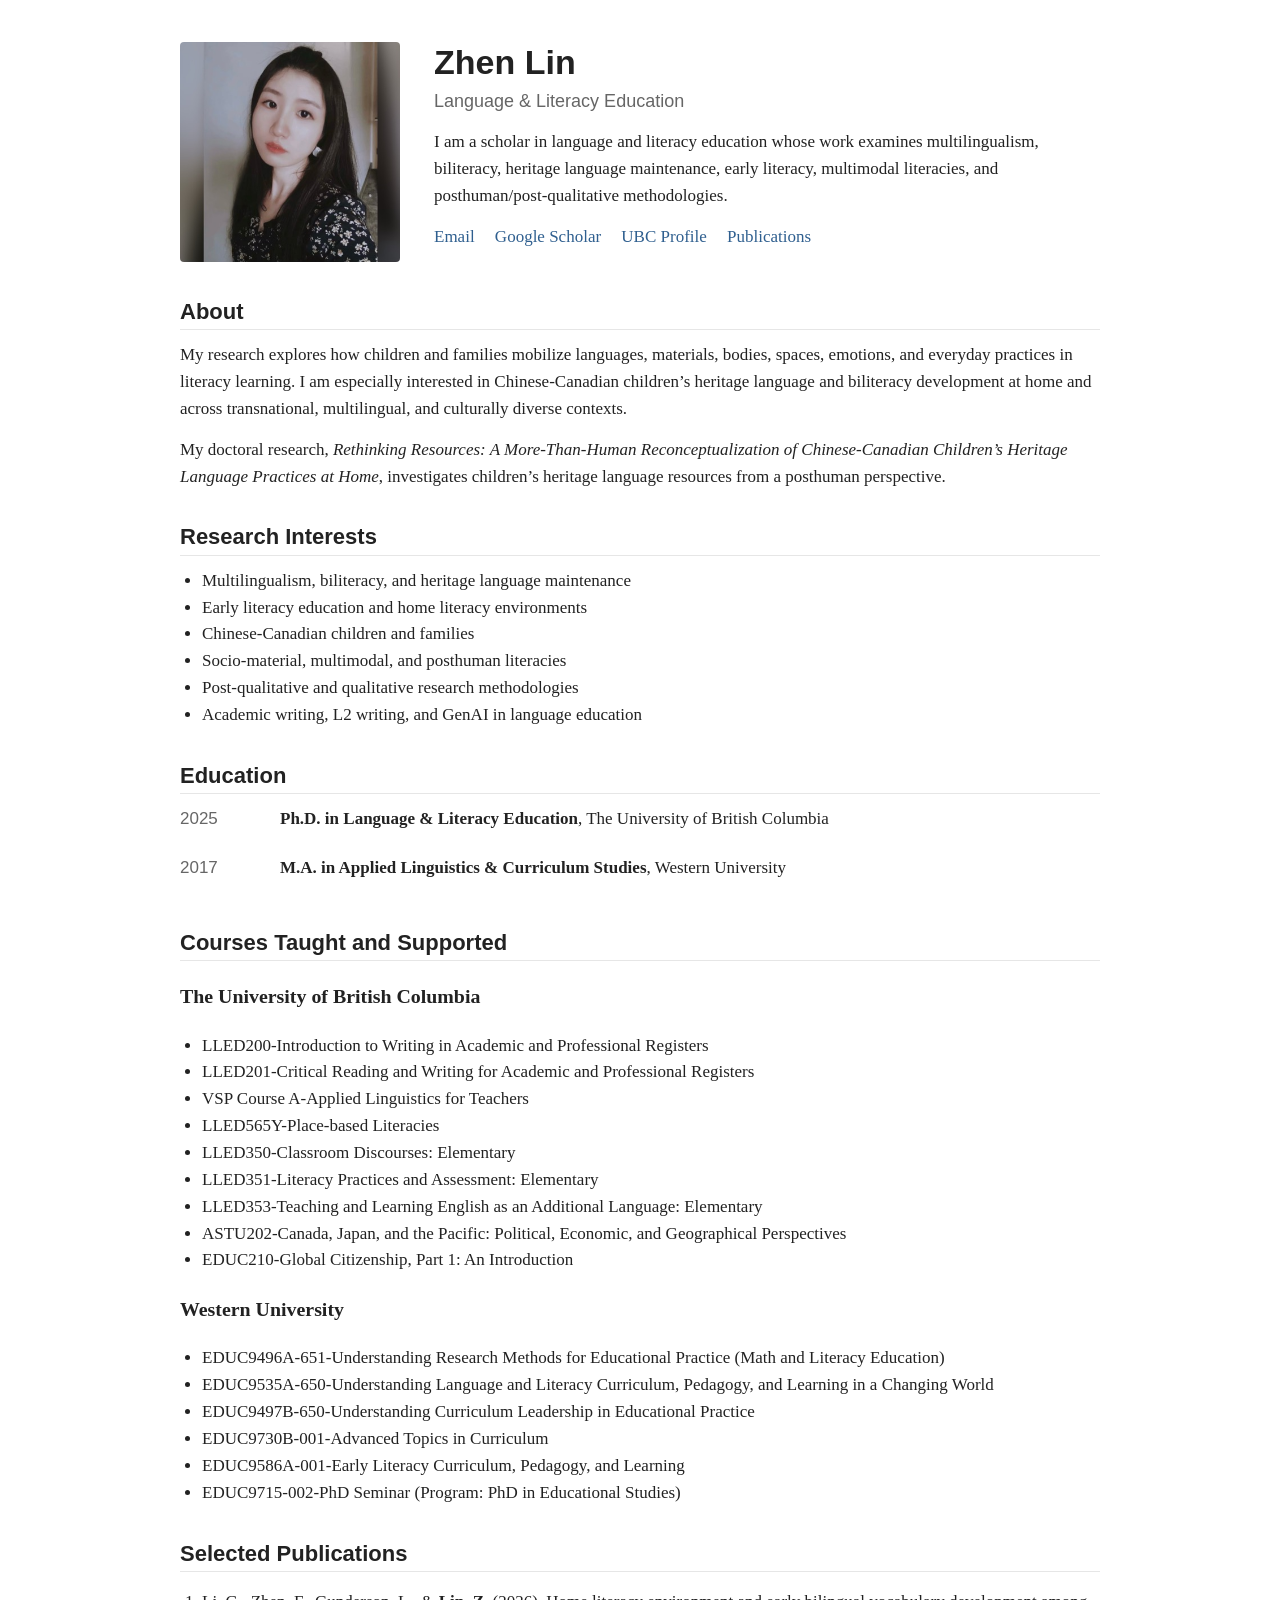
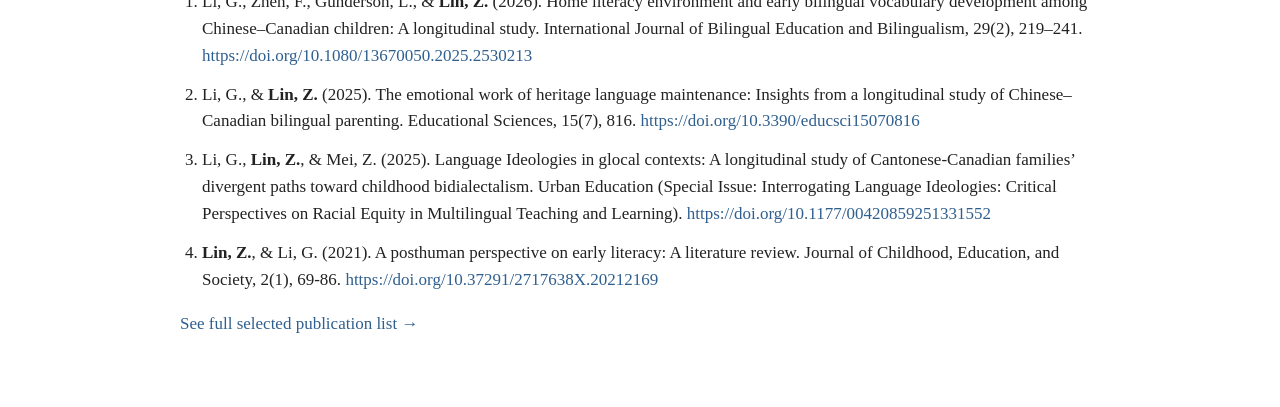
==== index.html @ 1fb59495 "Rename teaching section heading Co-authored-by: Copilot <223556219+Copilot@users.noreply.github.com>" ====
<!doctype html>
<html lang="en">
  <head>
    <meta charset="utf-8">
    <meta name="viewport" content="width=device-width, initial-scale=1">
    <title>Zhen Lin</title>
    <meta name="description" content="Zhen Lin - language and literacy education researcher.">
    <link rel="stylesheet" href="style.css">
  </head>
  <body>
    <main class="page">
      <header class="hero">
        <img class="portrait" src="img/zhen-lin.jpeg" alt="Zhen Lin">
        <div>
          <h1>Zhen Lin</h1>
          <p class="subtitle">Language &amp; Literacy Education</p>
          <p>
            I am a scholar in language and literacy education whose work examines
            multilingualism, biliteracy, heritage language maintenance, early literacy,
            multimodal literacies, and posthuman/post-qualitative methodologies.
          </p>
          <p class="links">
            <a href="mailto:zhen.lin@ubc.ca">Email</a>
            <a href="https://scholar.google.com/citations?user=suVStrcAAAAJ">Google Scholar</a>
            <a href="https://www.grad.ubc.ca/campus-community/meet-our-students/lin-zhen">UBC Profile</a>
            <a href="publications.html">Publications</a>
          </p>
        </div>
      </header>

      <section>
        <h2>About</h2>
        <p>
          My research explores how children and families mobilize languages,
          materials, bodies, spaces, emotions, and everyday practices in literacy
          learning. I am especially interested in Chinese-Canadian children’s
          heritage language and biliteracy development at home and across
          transnational, multilingual, and culturally diverse contexts.
        </p>
        <p>
          My doctoral research, <em>Rethinking Resources: A More-Than-Human
          Reconceptualization of Chinese-Canadian Children’s Heritage Language
          Practices at Home</em>, investigates children’s heritage language
          resources from a posthuman perspective.
        </p>
      </section>

      <section>
        <h2>Research Interests</h2>
        <ul class="compact">
          <li>Multilingualism, biliteracy, and heritage language maintenance</li>
          <li>Early literacy education and home literacy environments</li>
          <li>Chinese-Canadian children and families</li>
          <li>Socio-material, multimodal, and posthuman literacies</li>
          <li>Post-qualitative and qualitative research methodologies</li>
          <li>Academic writing, L2 writing, and GenAI in language education</li>
        </ul>
      </section>

      <section>
        <h2>Education</h2>
        <div class="item">
          <span class="date">2025</span>
          <p><strong>Ph.D. in Language &amp; Literacy Education</strong>, The University of British Columbia</p>
        </div>
        <div class="item">
          <span class="date">2017</span>
          <p><strong>M.A. in Applied Linguistics &amp; Curriculum Studies</strong>, Western University</p>
        </div>
      </section>

      <section>
        <h2>Courses Taught and Supported</h2>
        <h3>The University of British Columbia</h3>
        <ul class="compact">
          <li>LLED200-Introduction to Writing in Academic and Professional Registers</li>
          <li>LLED201-Critical Reading and Writing for Academic and Professional Registers</li>
          <li>VSP Course A-Applied Linguistics for Teachers</li>
          <li>LLED565Y-Place-based Literacies</li>
          <li>LLED350-Classroom Discourses: Elementary</li>
          <li>LLED351-Literacy Practices and Assessment: Elementary</li>
          <li>LLED353-Teaching and Learning English as an Additional Language: Elementary</li>
          <li>ASTU202-Canada, Japan, and the Pacific: Political, Economic, and Geographical Perspectives</li>
          <li>EDUC210-Global Citizenship, Part 1: An Introduction</li>
        </ul>
        <h3>Western University</h3>
        <ul class="compact">
          <li>EDUC9496A-651-Understanding Research Methods for Educational Practice (Math and Literacy Education)</li>
          <li>EDUC9535A-650-Understanding Language and Literacy Curriculum, Pedagogy, and Learning in a Changing World</li>
          <li>EDUC9497B-650-Understanding Curriculum Leadership in Educational Practice</li>
          <li>EDUC9730B-001-Advanced Topics in Curriculum</li>
          <li>EDUC9586A-001-Early Literacy Curriculum, Pedagogy, and Learning</li>
          <li>EDUC9715-002-PhD Seminar (Program: PhD in Educational Studies)</li>
        </ul>
      </section>

      <section>
        <h2>Selected Publications</h2>
        <ol class="pubs">
          <li>Li, G., Zhen, F., Gunderson, L., &amp; <strong>Lin, Z.</strong> (2026). Home literacy environment and early bilingual vocabulary development among Chinese–Canadian children: A longitudinal study. International Journal of Bilingual Education and Bilingualism, 29(2), 219–241. <a href="https://doi.org/10.1080/13670050.2025.2530213">https://doi.org/10.1080/13670050.2025.2530213</a></li>
          <li>Li, G., &amp; <strong>Lin, Z.</strong> (2025). The emotional work of heritage language maintenance: Insights from a longitudinal study of Chinese–Canadian bilingual parenting. Educational Sciences, 15(7), 816. <a href="https://doi.org/10.3390/educsci15070816">https://doi.org/10.3390/educsci15070816</a></li>
          <li>Li, G., <strong>Lin, Z.</strong>, &amp; Mei, Z. (2025). Language Ideologies in glocal contexts: A longitudinal study of Cantonese-Canadian families’ divergent paths toward childhood bidialectalism. Urban Education (Special Issue: Interrogating Language Ideologies: Critical Perspectives on Racial Equity in Multilingual Teaching and Learning). <a href="https://doi.org/10.1177/00420859251331552">https://doi.org/10.1177/00420859251331552</a></li>
          <li><strong>Lin, Z.</strong>, &amp; Li, G. (2021). A posthuman perspective on early literacy: A literature review. Journal of Childhood, Education, and Society, 2(1), 69-86. <a href="https://doi.org/10.37291/2717638X.20212169">https://doi.org/10.37291/2717638X.20212169</a></li>
        </ol>
        <p><a href="publications.html">See full selected publication list →</a></p>
      </section>
    </main>
  </body>
</html>
---- style.css ----
:root {
  --text: #222;
  --muted: #666;
  --link: #2f5f8f;
  --rule: #e6e6e6;
  --bg: #fff;
}

* {
  box-sizing: border-box;
}

body {
  margin: 0;
  background: var(--bg);
  color: var(--text);
  font-family: Georgia, "Times New Roman", Times, serif;
  font-size: 17px;
  line-height: 1.58;
}

.page {
  width: min(920px, calc(100% - 40px));
  margin: 42px auto 70px;
}

.hero {
  display: grid;
  grid-template-columns: 220px 1fr;
  gap: 34px;
  align-items: start;
  margin-bottom: 34px;
}

.portrait {
  width: 220px;
  height: 220px;
  object-fit: cover;
  border-radius: 4px;
}

h1,
h2 {
  font-family: Helvetica, Arial, sans-serif;
  line-height: 1.2;
}

h1 {
  margin: 0 0 4px;
  font-size: 34px;
  font-weight: 700;
}

h2 {
  margin: 34px 0 12px;
  padding-bottom: 4px;
  border-bottom: 1px solid var(--rule);
  font-size: 22px;
}

p {
  margin: 0 0 14px;
}

a {
  color: var(--link);
  text-decoration: none;
}

a:hover {
  text-decoration: underline;
}

.subtitle {
  margin-bottom: 14px;
  color: var(--muted);
  font-family: Helvetica, Arial, sans-serif;
  font-size: 18px;
}

.links a {
  margin-right: 16px;
  white-space: nowrap;
}

.compact {
  margin-top: 0;
  padding-left: 22px;
}

.item {
  display: grid;
  grid-template-columns: 82px 1fr;
  gap: 18px;
  margin-bottom: 8px;
}

.date {
  color: var(--muted);
  font-family: Helvetica, Arial, sans-serif;
}

.pubs {
  padding-left: 22px;
}

.pubs li {
  margin-bottom: 12px;
}

.topnav {
  margin-bottom: 22px;
  font-family: Helvetica, Arial, sans-serif;
}

@media (max-width: 700px) {
  body {
    font-size: 16px;
  }

  .hero {
    grid-template-columns: 1fr;
  }

  .portrait {
    width: 180px;
    height: 180px;
  }

  .item {
    grid-template-columns: 1fr;
    gap: 0;
  }
}
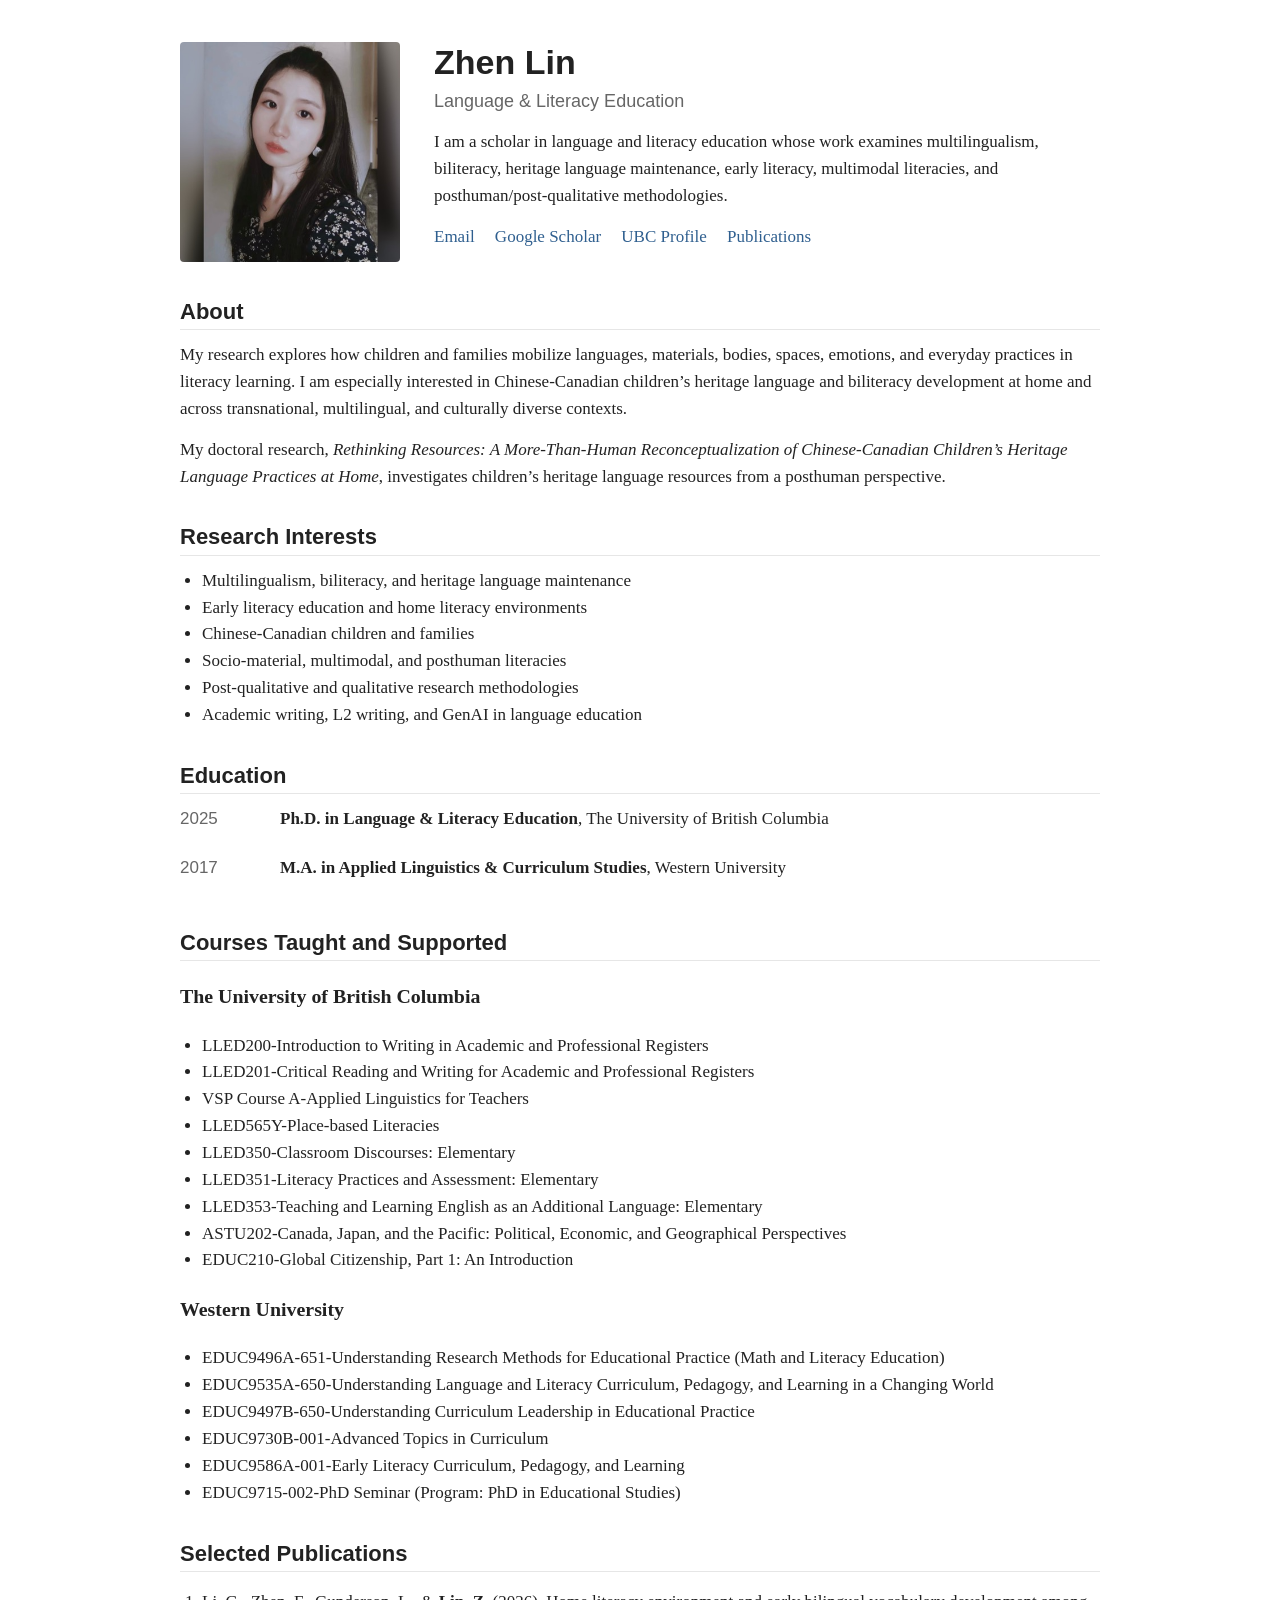
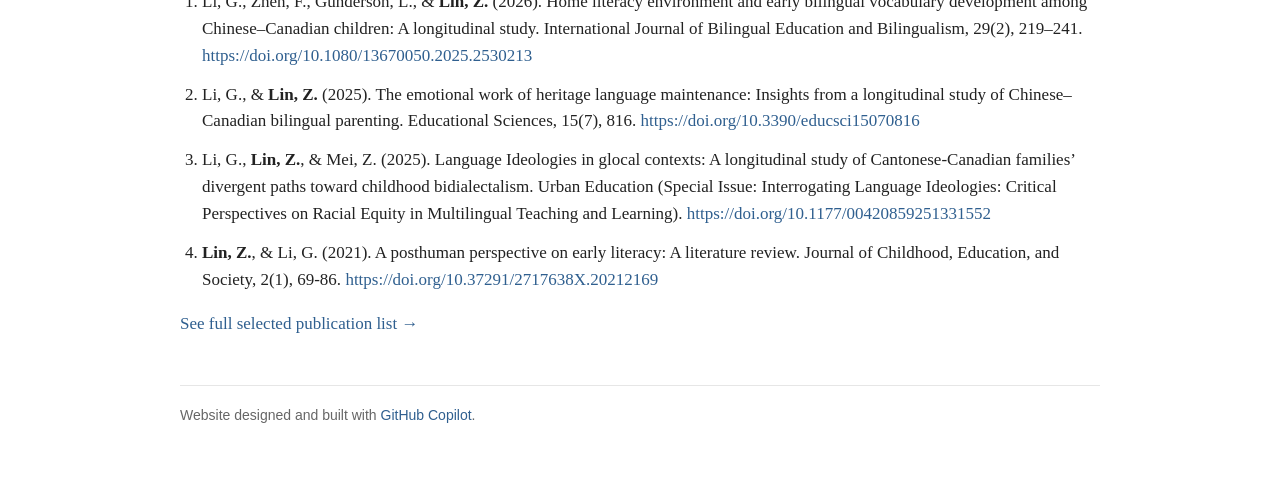
==== commit 4632c01d: "Add website credit footer Co-authored-by: Copilot <223556219+Copilot@users.noreply.github.com>" ====
--- a/index.html
+++ b/index.html
@@ -104,6 +104,9 @@
         </ol>
         <p><a href="publications.html">See full selected publication list →</a></p>
       </section>
+      <footer class="site-footer">
+        Website designed and built with <a href="https://github.com/features/copilot">GitHub Copilot</a>.
+      </footer>
     </main>
   </body>
 </html>
--- a/style.css
+++ b/style.css
@@ -113,6 +113,15 @@
   font-family: Helvetica, Arial, sans-serif;
 }
 
+.site-footer {
+  margin-top: 48px;
+  padding-top: 18px;
+  border-top: 1px solid var(--rule);
+  color: var(--muted);
+  font-family: Helvetica, Arial, sans-serif;
+  font-size: 14px;
+}
+
 @media (max-width: 700px) {
   body {
     font-size: 16px;
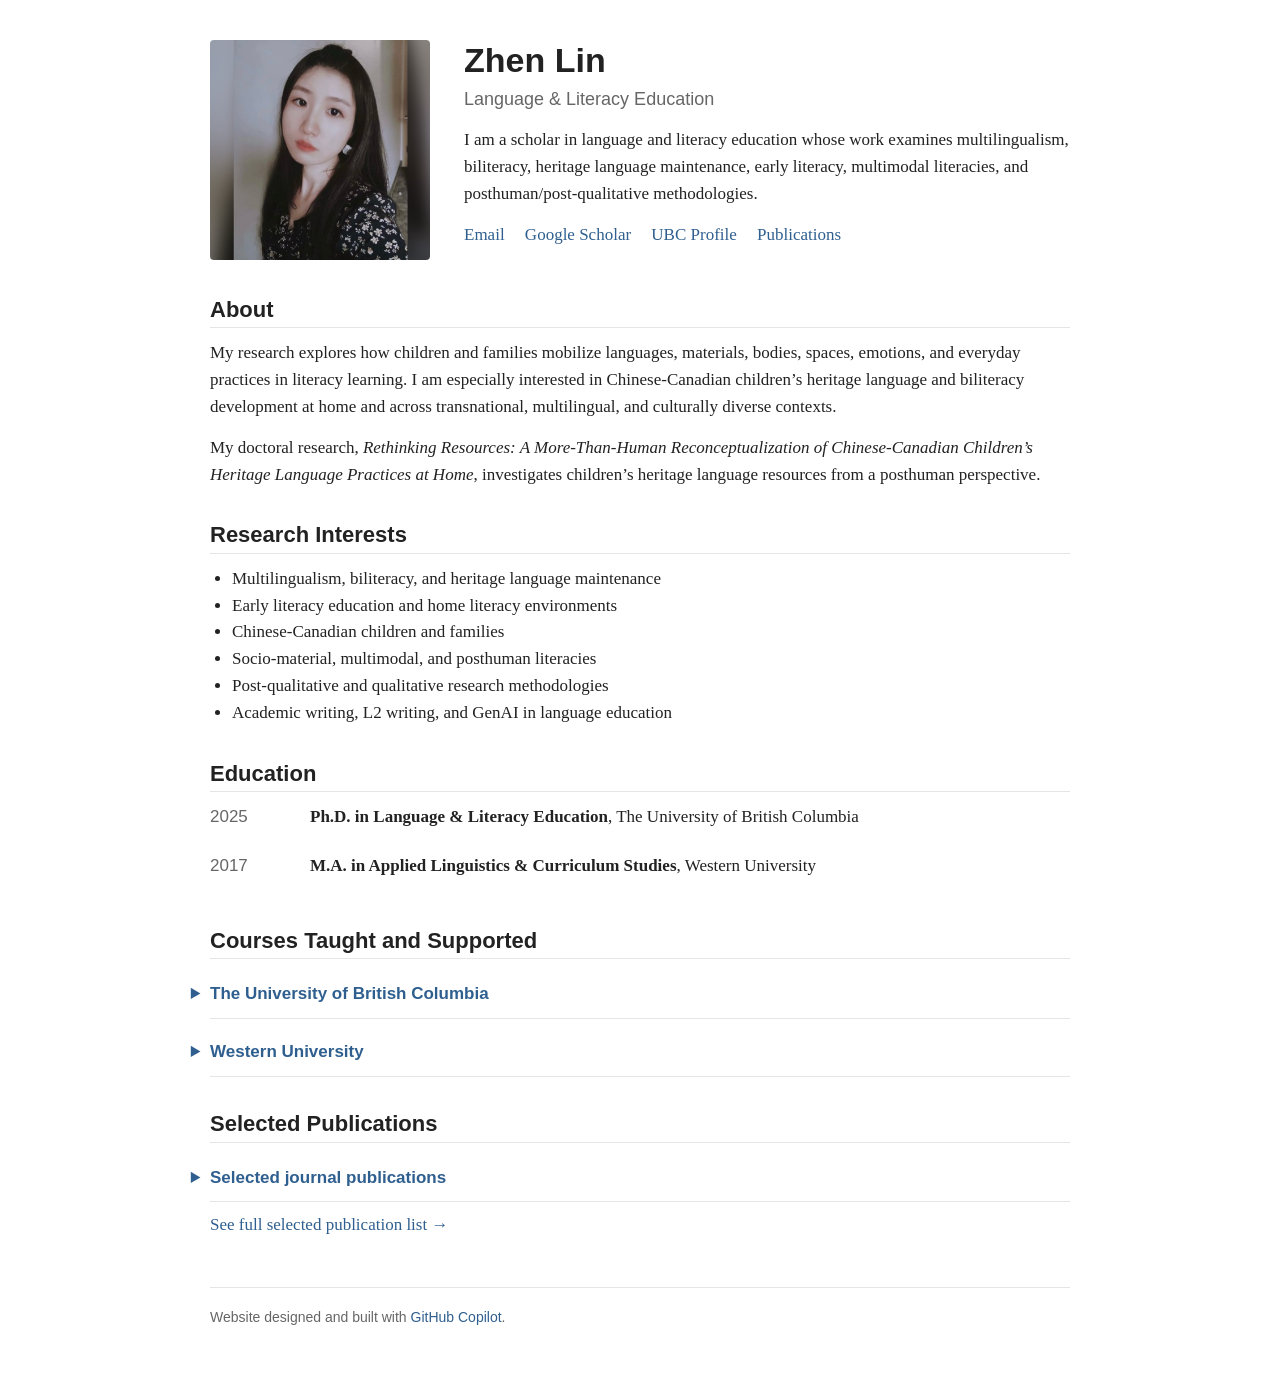
==== commit 2c6d45dc: "Make course and publication lists collapsible Co-authored-by: Copilot <223556219+Copilot@users.norep" ====
--- a/index.html
+++ b/index.html
@@ -71,37 +71,44 @@
 
       <section>
         <h2>Courses Taught and Supported</h2>
-        <h3>The University of British Columbia</h3>
-        <ul class="compact">
-          <li>LLED200-Introduction to Writing in Academic and Professional Registers</li>
-          <li>LLED201-Critical Reading and Writing for Academic and Professional Registers</li>
-          <li>VSP Course A-Applied Linguistics for Teachers</li>
-          <li>LLED565Y-Place-based Literacies</li>
-          <li>LLED350-Classroom Discourses: Elementary</li>
-          <li>LLED351-Literacy Practices and Assessment: Elementary</li>
-          <li>LLED353-Teaching and Learning English as an Additional Language: Elementary</li>
-          <li>ASTU202-Canada, Japan, and the Pacific: Political, Economic, and Geographical Perspectives</li>
-          <li>EDUC210-Global Citizenship, Part 1: An Introduction</li>
-        </ul>
-        <h3>Western University</h3>
-        <ul class="compact">
-          <li>EDUC9496A-651-Understanding Research Methods for Educational Practice (Math and Literacy Education)</li>
-          <li>EDUC9535A-650-Understanding Language and Literacy Curriculum, Pedagogy, and Learning in a Changing World</li>
-          <li>EDUC9497B-650-Understanding Curriculum Leadership in Educational Practice</li>
-          <li>EDUC9730B-001-Advanced Topics in Curriculum</li>
-          <li>EDUC9586A-001-Early Literacy Curriculum, Pedagogy, and Learning</li>
-          <li>EDUC9715-002-PhD Seminar (Program: PhD in Educational Studies)</li>
-        </ul>
+        <details class="fold">
+          <summary>The University of British Columbia</summary>
+          <ul class="compact">
+            <li>LLED200-Introduction to Writing in Academic and Professional Registers</li>
+            <li>LLED201-Critical Reading and Writing for Academic and Professional Registers</li>
+            <li>VSP Course A-Applied Linguistics for Teachers</li>
+            <li>LLED565Y-Place-based Literacies</li>
+            <li>LLED350-Classroom Discourses: Elementary</li>
+            <li>LLED351-Literacy Practices and Assessment: Elementary</li>
+            <li>LLED353-Teaching and Learning English as an Additional Language: Elementary</li>
+            <li>ASTU202-Canada, Japan, and the Pacific: Political, Economic, and Geographical Perspectives</li>
+            <li>EDUC210-Global Citizenship, Part 1: An Introduction</li>
+          </ul>
+        </details>
+        <details class="fold">
+          <summary>Western University</summary>
+          <ul class="compact">
+            <li>EDUC9496A-651-Understanding Research Methods for Educational Practice (Math and Literacy Education)</li>
+            <li>EDUC9535A-650-Understanding Language and Literacy Curriculum, Pedagogy, and Learning in a Changing World</li>
+            <li>EDUC9497B-650-Understanding Curriculum Leadership in Educational Practice</li>
+            <li>EDUC9730B-001-Advanced Topics in Curriculum</li>
+            <li>EDUC9586A-001-Early Literacy Curriculum, Pedagogy, and Learning</li>
+            <li>EDUC9715-002-PhD Seminar (Program: PhD in Educational Studies)</li>
+          </ul>
+        </details>
       </section>
 
       <section>
         <h2>Selected Publications</h2>
-        <ol class="pubs">
-          <li>Li, G., Zhen, F., Gunderson, L., &amp; <strong>Lin, Z.</strong> (2026). Home literacy environment and early bilingual vocabulary development among Chinese–Canadian children: A longitudinal study. International Journal of Bilingual Education and Bilingualism, 29(2), 219–241. <a href="https://doi.org/10.1080/13670050.2025.2530213">https://doi.org/10.1080/13670050.2025.2530213</a></li>
-          <li>Li, G., &amp; <strong>Lin, Z.</strong> (2025). The emotional work of heritage language maintenance: Insights from a longitudinal study of Chinese–Canadian bilingual parenting. Educational Sciences, 15(7), 816. <a href="https://doi.org/10.3390/educsci15070816">https://doi.org/10.3390/educsci15070816</a></li>
-          <li>Li, G., <strong>Lin, Z.</strong>, &amp; Mei, Z. (2025). Language Ideologies in glocal contexts: A longitudinal study of Cantonese-Canadian families’ divergent paths toward childhood bidialectalism. Urban Education (Special Issue: Interrogating Language Ideologies: Critical Perspectives on Racial Equity in Multilingual Teaching and Learning). <a href="https://doi.org/10.1177/00420859251331552">https://doi.org/10.1177/00420859251331552</a></li>
-          <li><strong>Lin, Z.</strong>, &amp; Li, G. (2021). A posthuman perspective on early literacy: A literature review. Journal of Childhood, Education, and Society, 2(1), 69-86. <a href="https://doi.org/10.37291/2717638X.20212169">https://doi.org/10.37291/2717638X.20212169</a></li>
-        </ol>
+        <details class="fold">
+          <summary>Selected journal publications</summary>
+          <ol class="pubs">
+            <li>Li, G., Zhen, F., Gunderson, L., &amp; <strong>Lin, Z.</strong> (2026). Home literacy environment and early bilingual vocabulary development among Chinese–Canadian children: A longitudinal study. International Journal of Bilingual Education and Bilingualism, 29(2), 219–241. <a href="https://doi.org/10.1080/13670050.2025.2530213">https://doi.org/10.1080/13670050.2025.2530213</a></li>
+            <li>Li, G., &amp; <strong>Lin, Z.</strong> (2025). The emotional work of heritage language maintenance: Insights from a longitudinal study of Chinese–Canadian bilingual parenting. Educational Sciences, 15(7), 816. <a href="https://doi.org/10.3390/educsci15070816">https://doi.org/10.3390/educsci15070816</a></li>
+            <li>Li, G., <strong>Lin, Z.</strong>, &amp; Mei, Z. (2025). Language Ideologies in glocal contexts: A longitudinal study of Cantonese-Canadian families’ divergent paths toward childhood bidialectalism. Urban Education (Special Issue: Interrogating Language Ideologies: Critical Perspectives on Racial Equity in Multilingual Teaching and Learning). <a href="https://doi.org/10.1177/00420859251331552">https://doi.org/10.1177/00420859251331552</a></li>
+            <li><strong>Lin, Z.</strong>, &amp; Li, G. (2021). A posthuman perspective on early literacy: A literature review. Journal of Childhood, Education, and Society, 2(1), 69-86. <a href="https://doi.org/10.37291/2717638X.20212169">https://doi.org/10.37291/2717638X.20212169</a></li>
+          </ol>
+        </details>
         <p><a href="publications.html">See full selected publication list →</a></p>
       </section>
       <footer class="site-footer">
--- a/style.css
+++ b/style.css
@@ -20,8 +20,8 @@
 }
 
 .page {
-  width: min(920px, calc(100% - 40px));
-  margin: 42px auto 70px;
+  width: min(860px, calc(100% - 40px));
+  margin: 40px auto 70px;
 }
 
 .hero {
@@ -84,7 +84,7 @@
 }
 
 .compact {
-  margin-top: 0;
+  margin: 10px 0 4px;
   padding-left: 22px;
 }
 
@@ -101,6 +101,7 @@
 }
 
 .pubs {
+  margin-top: 12px;
   padding-left: 22px;
 }
 
@@ -111,6 +112,25 @@
 .topnav {
   margin-bottom: 22px;
   font-family: Helvetica, Arial, sans-serif;
+}
+
+.fold {
+  margin: 10px 0;
+  padding: 10px 0;
+  border-bottom: 1px solid var(--rule);
+}
+
+.fold summary {
+  color: var(--link);
+  cursor: pointer;
+  font-family: Helvetica, Arial, sans-serif;
+  font-size: 17px;
+  font-weight: 600;
+  list-style-position: outside;
+}
+
+.fold summary:hover {
+  text-decoration: underline;
 }
 
 .site-footer {
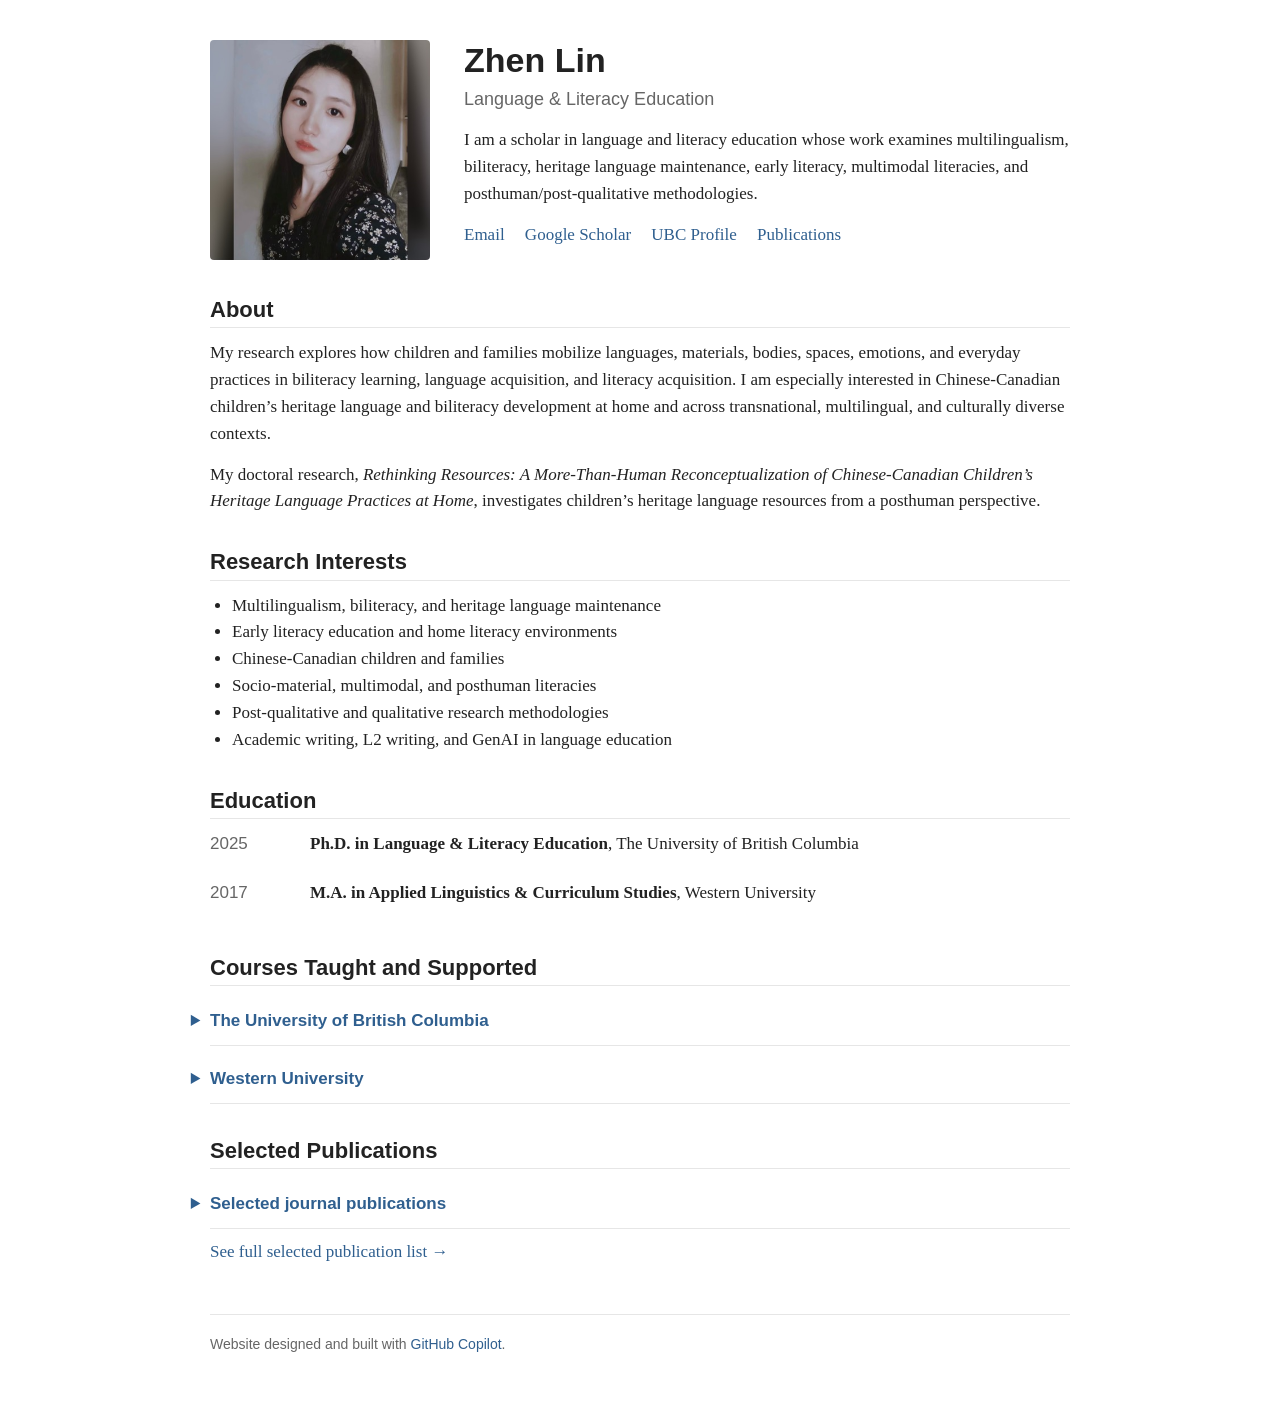
==== commit 56a9036c: "Revise About research focus wording Co-authored-by: Copilot <223556219+Copilot@users.noreply.github." ====
--- a/index.html
+++ b/index.html
@@ -32,10 +32,11 @@
         <h2>About</h2>
         <p>
           My research explores how children and families mobilize languages,
-          materials, bodies, spaces, emotions, and everyday practices in literacy
-          learning. I am especially interested in Chinese-Canadian children’s
-          heritage language and biliteracy development at home and across
-          transnational, multilingual, and culturally diverse contexts.
+          materials, bodies, spaces, emotions, and everyday practices in
+          biliteracy learning, language acquisition, and literacy acquisition.
+          I am especially interested in Chinese-Canadian children’s heritage
+          language and biliteracy development at home and across transnational,
+          multilingual, and culturally diverse contexts.
         </p>
         <p>
           My doctoral research, <em>Rethinking Resources: A More-Than-Human
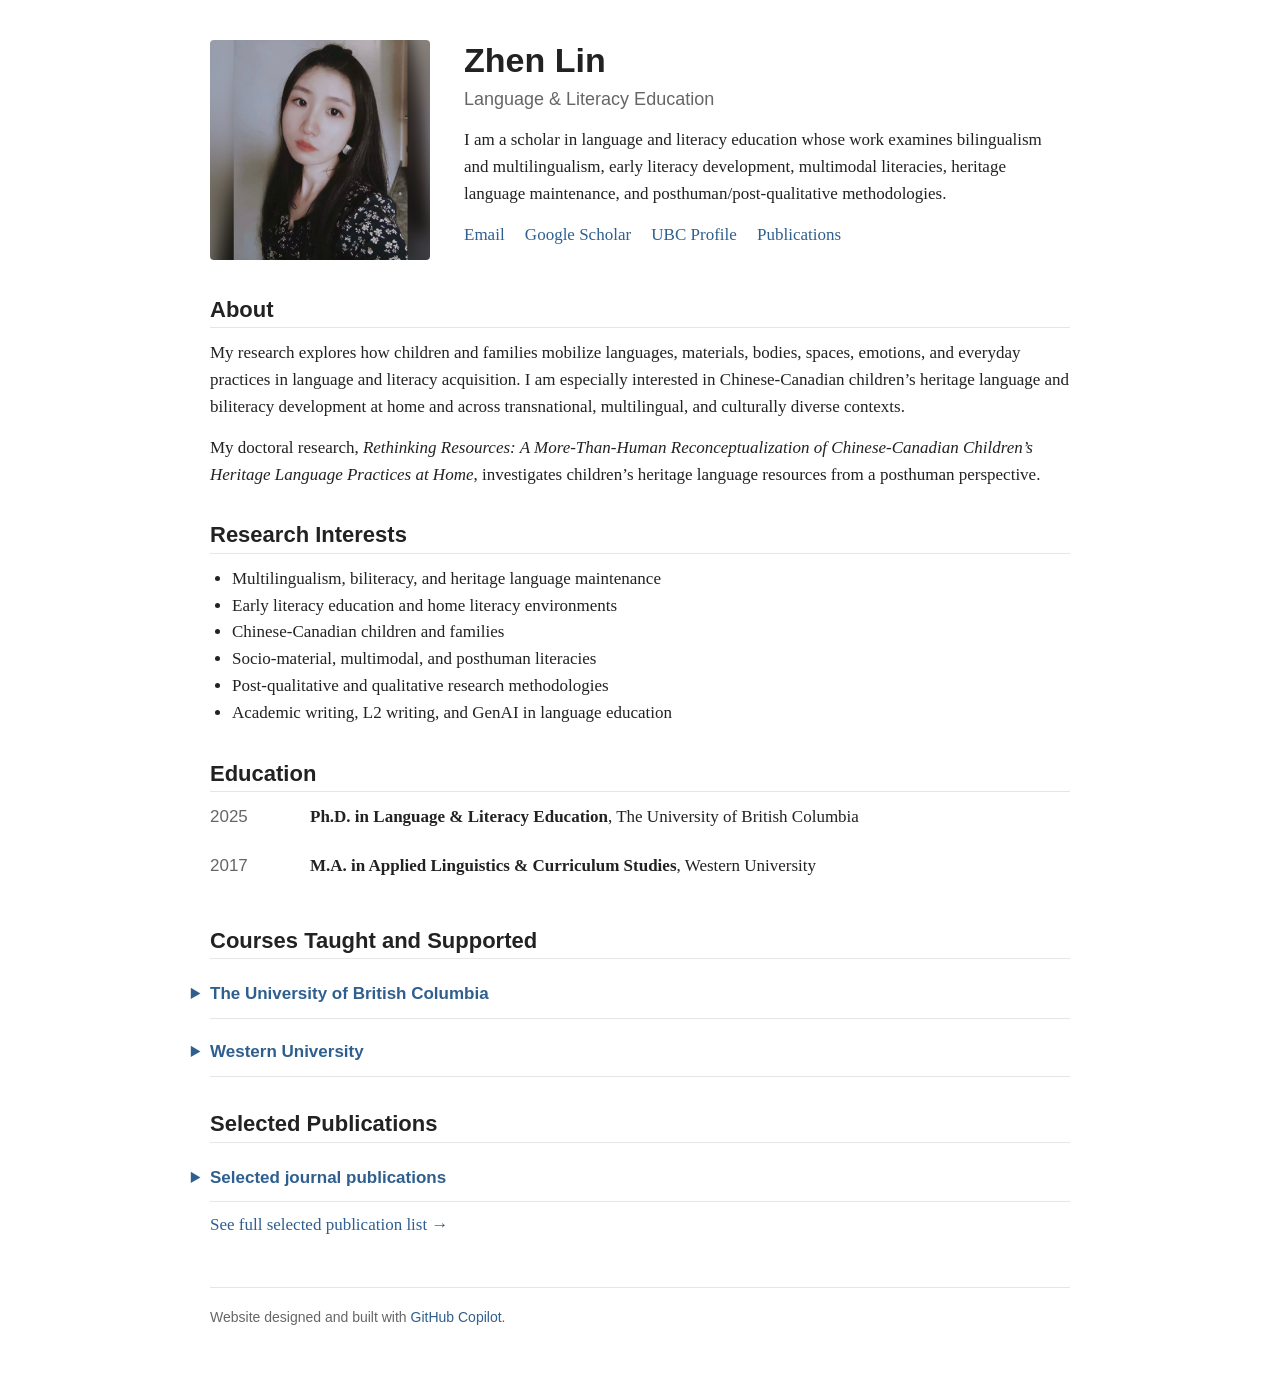
==== commit 115624a5: "Refine homepage research introduction Co-authored-by: Copilot <223556219+Copilot@users.noreply.githu" ====
--- a/index.html
+++ b/index.html
@@ -16,8 +16,9 @@
           <p class="subtitle">Language &amp; Literacy Education</p>
           <p>
             I am a scholar in language and literacy education whose work examines
-            multilingualism, biliteracy, heritage language maintenance, early literacy,
-            multimodal literacies, and posthuman/post-qualitative methodologies.
+            bilingualism and multilingualism, early literacy development,
+            multimodal literacies, heritage language maintenance, and
+            posthuman/post-qualitative methodologies.
           </p>
           <p class="links">
             <a href="mailto:zhen.lin@ubc.ca">Email</a>
@@ -32,8 +33,8 @@
         <h2>About</h2>
         <p>
           My research explores how children and families mobilize languages,
-          materials, bodies, spaces, emotions, and everyday practices in
-          biliteracy learning, language acquisition, and literacy acquisition.
+          materials, bodies, spaces, emotions, and everyday practices in language
+          and literacy acquisition.
           I am especially interested in Chinese-Canadian children’s heritage
           language and biliteracy development at home and across transnational,
           multilingual, and culturally diverse contexts.
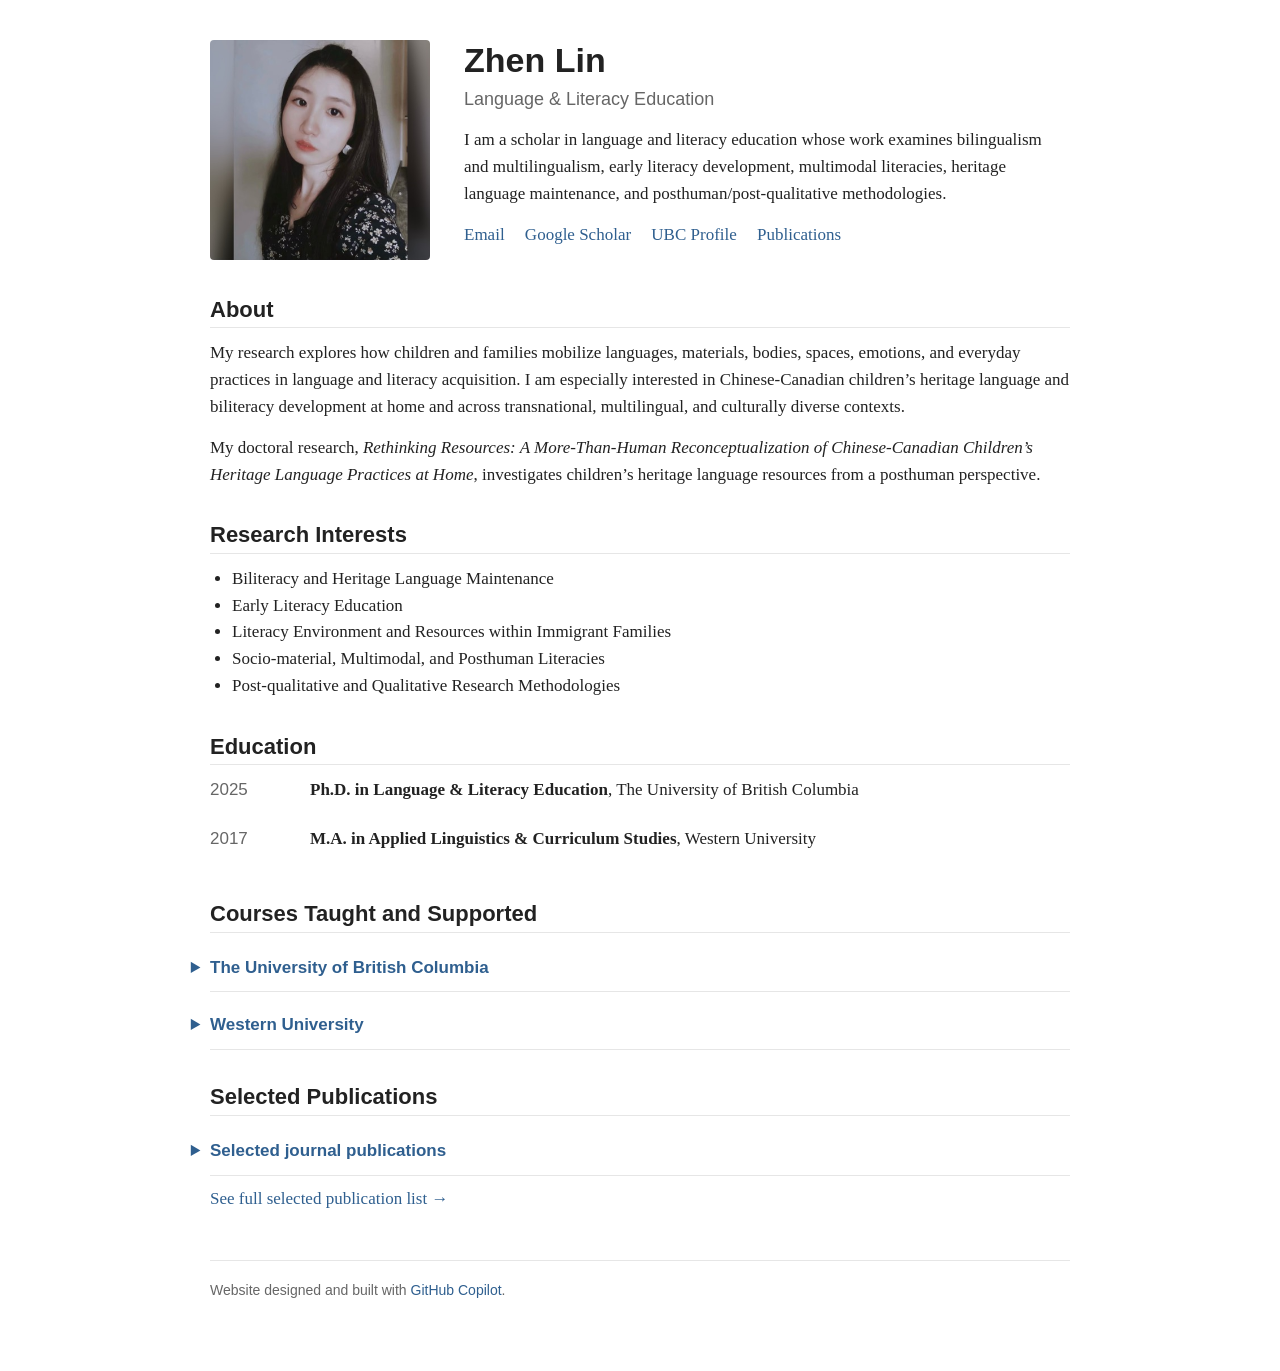
==== commit b301ae87: "Revise research interests list Co-authored-by: Copilot <223556219+Copilot@users.noreply.github.com>" ====
--- a/index.html
+++ b/index.html
@@ -50,12 +50,11 @@
       <section>
         <h2>Research Interests</h2>
         <ul class="compact">
-          <li>Multilingualism, biliteracy, and heritage language maintenance</li>
-          <li>Early literacy education and home literacy environments</li>
-          <li>Chinese-Canadian children and families</li>
-          <li>Socio-material, multimodal, and posthuman literacies</li>
-          <li>Post-qualitative and qualitative research methodologies</li>
-          <li>Academic writing, L2 writing, and GenAI in language education</li>
+          <li>Biliteracy and Heritage Language Maintenance</li>
+          <li>Early Literacy Education</li>
+          <li>Literacy Environment and Resources within Immigrant Families</li>
+          <li>Socio-material, Multimodal, and Posthuman Literacies</li>
+          <li>Post-qualitative and Qualitative Research Methodologies</li>
         </ul>
       </section>
 
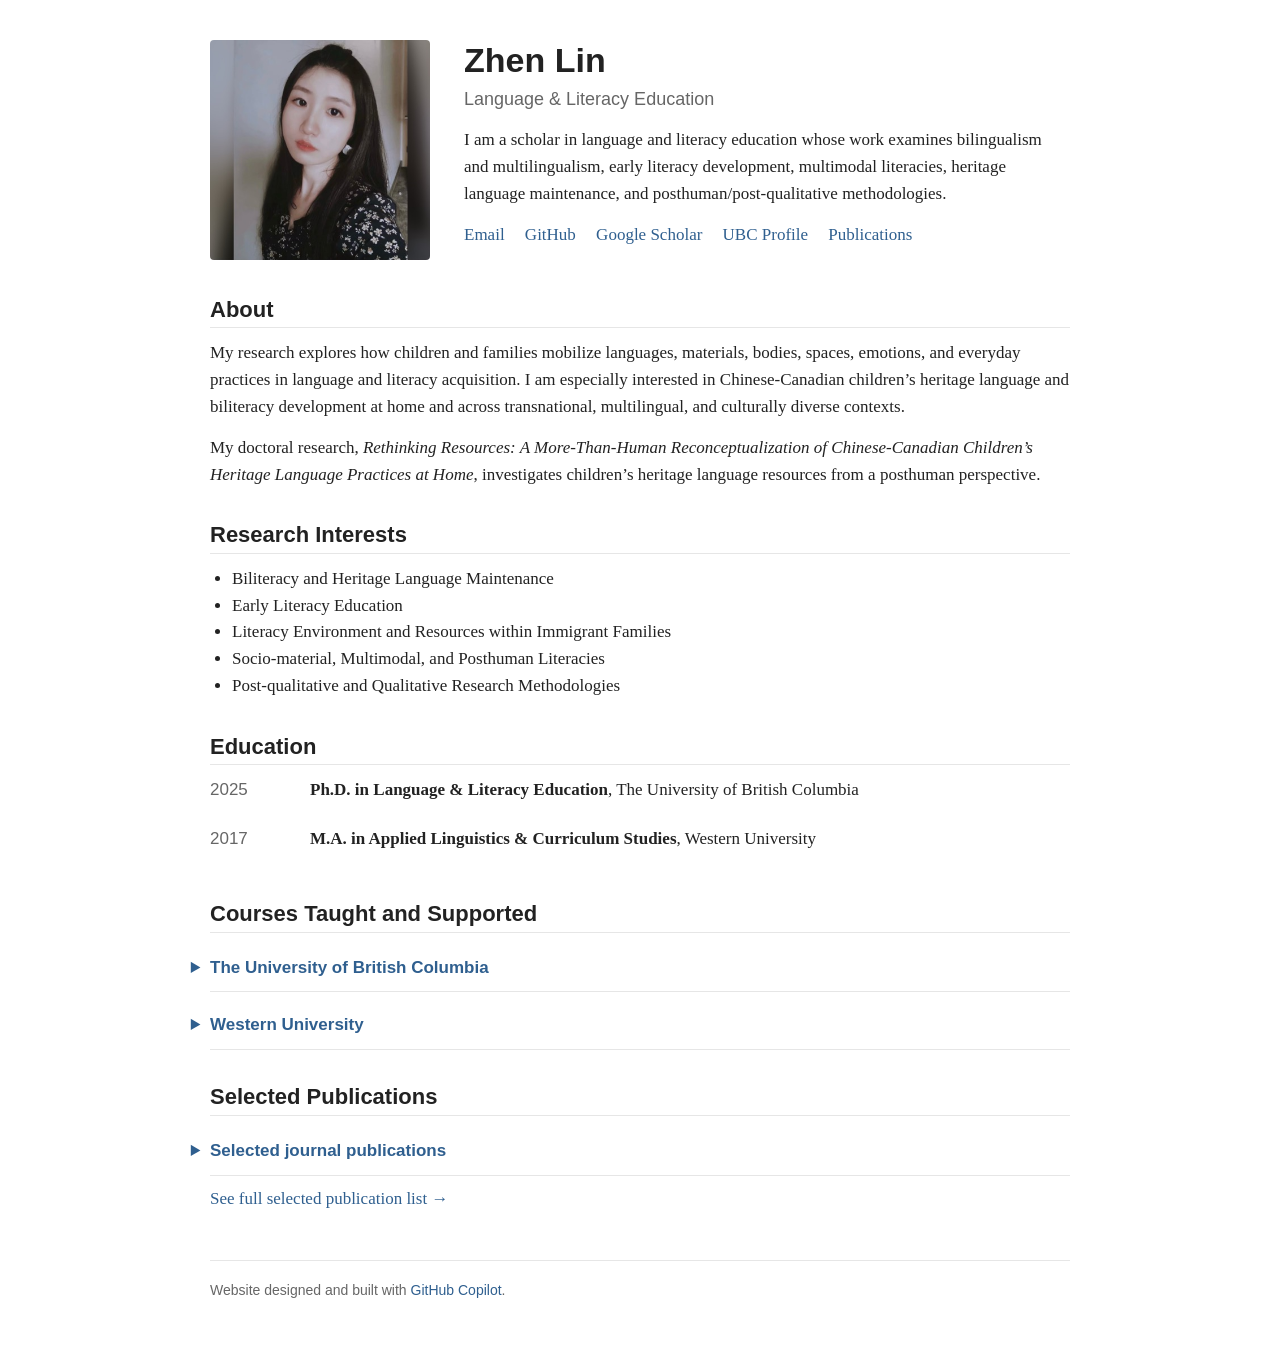
==== commit a221887d: "Add GitHub profile link Co-authored-by: Copilot <223556219+Copilot@users.noreply.github.com>" ====
--- a/index.html
+++ b/index.html
@@ -22,6 +22,7 @@
           </p>
           <p class="links">
             <a href="mailto:zhen.lin@ubc.ca">Email</a>
+            <a href="https://github.com/zlin1792">GitHub</a>
             <a href="https://scholar.google.com/citations?user=suVStrcAAAAJ">Google Scholar</a>
             <a href="https://www.grad.ubc.ca/campus-community/meet-our-students/lin-zhen">UBC Profile</a>
             <a href="publications.html">Publications</a>
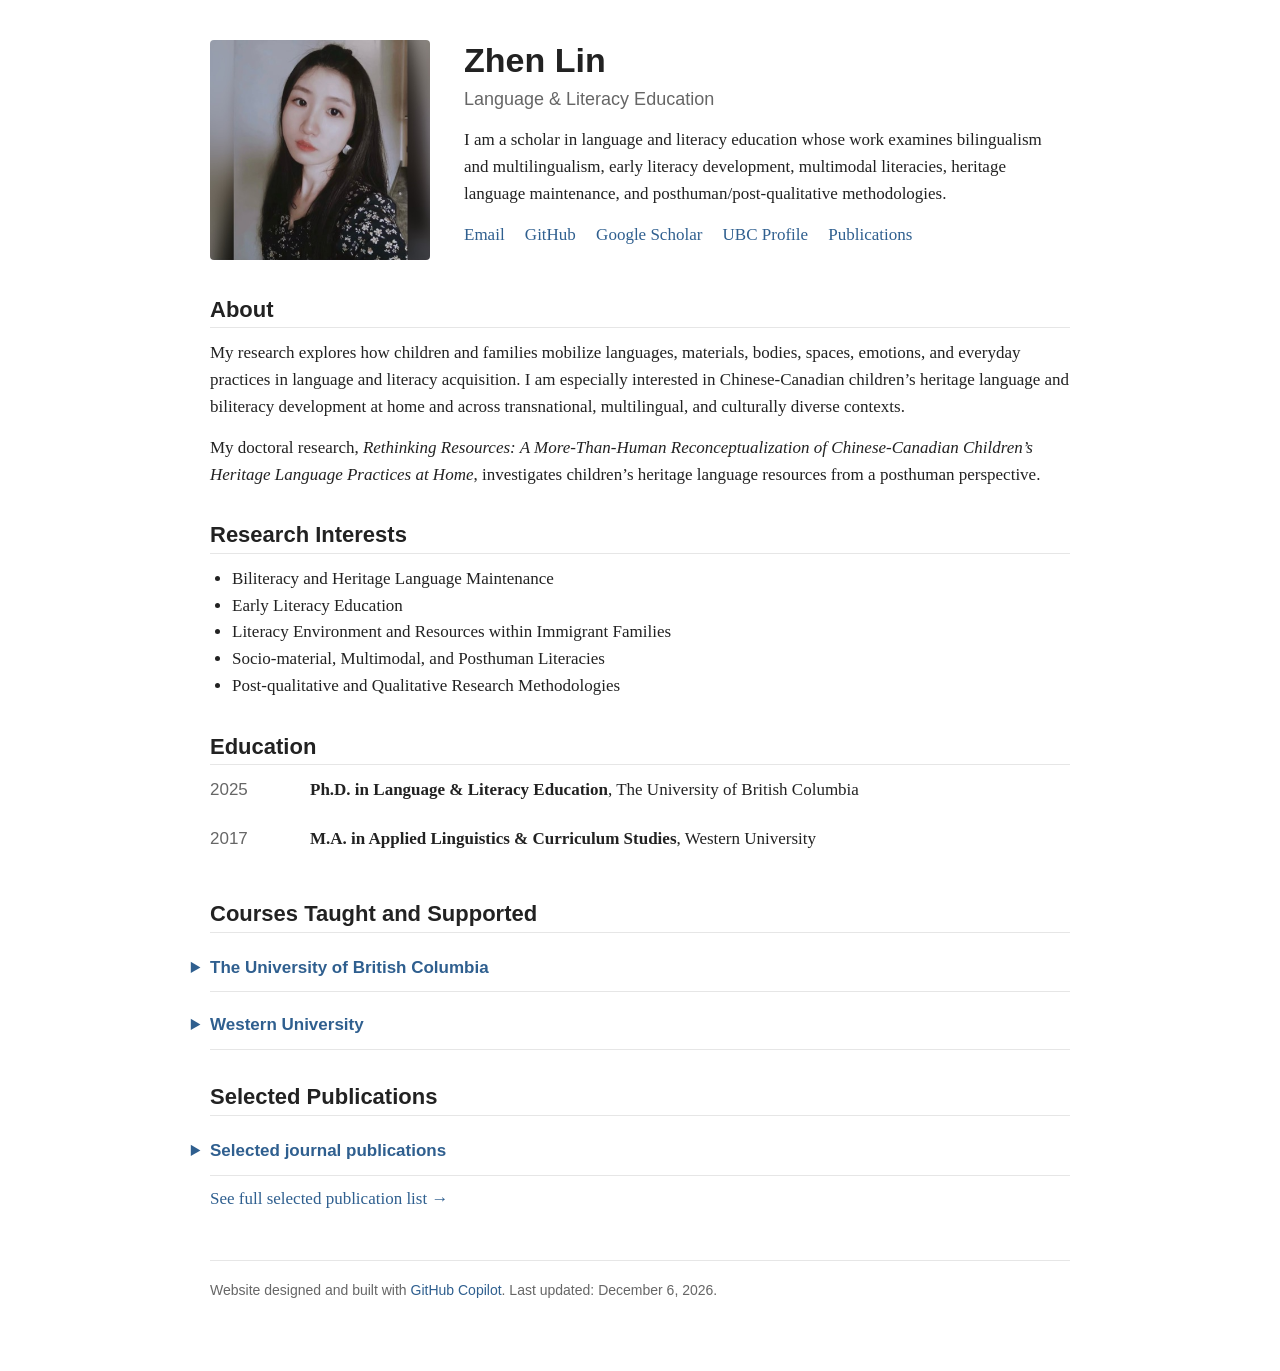
==== commit 80a07866: "Automate footer last updated date Co-authored-by: Copilot <223556219+Copilot@users.noreply.github.co" ====
--- a/index.html
+++ b/index.html
@@ -115,7 +115,9 @@
       </section>
       <footer class="site-footer">
         Website designed and built with <a href="https://github.com/features/copilot">GitHub Copilot</a>.
+        Last updated: <span data-last-updated>May 22, 2026</span>.
       </footer>
     </main>
+    <script src="scripts/site.js"></script>
   </body>
 </html>
